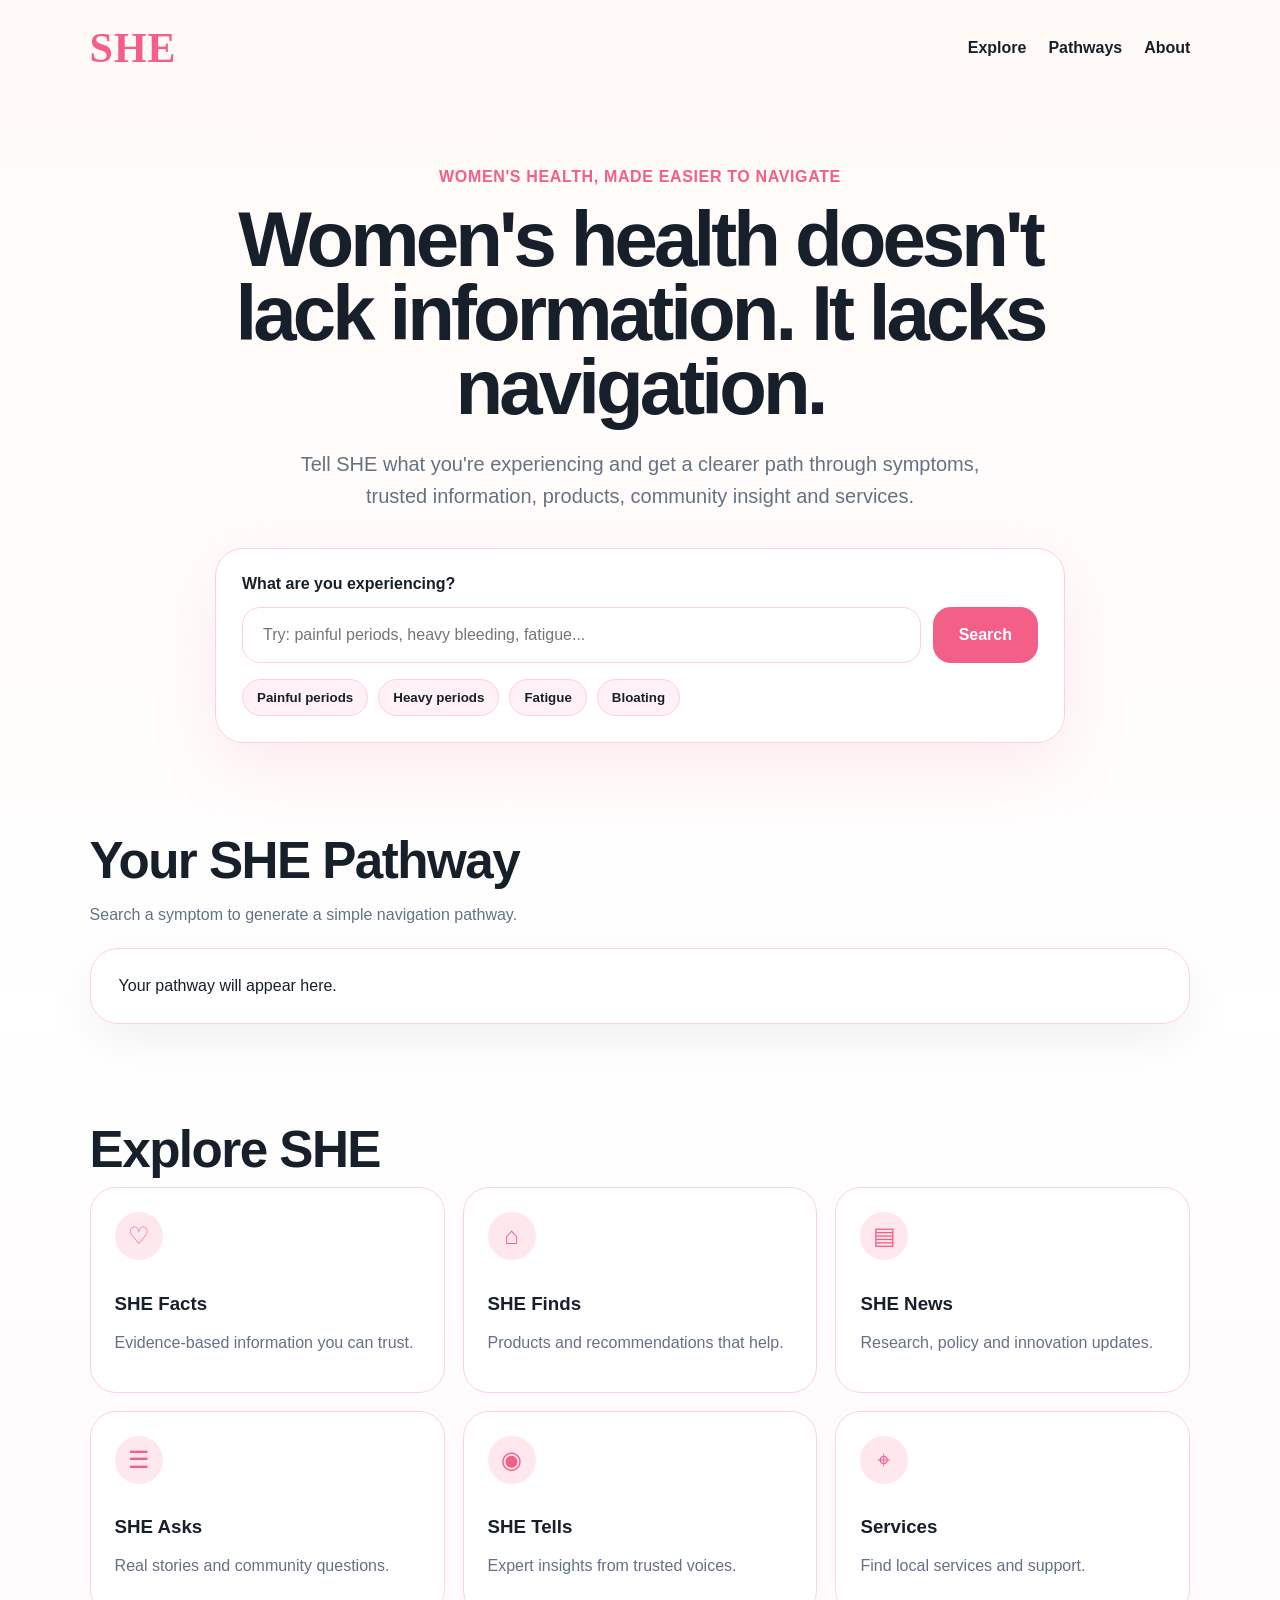
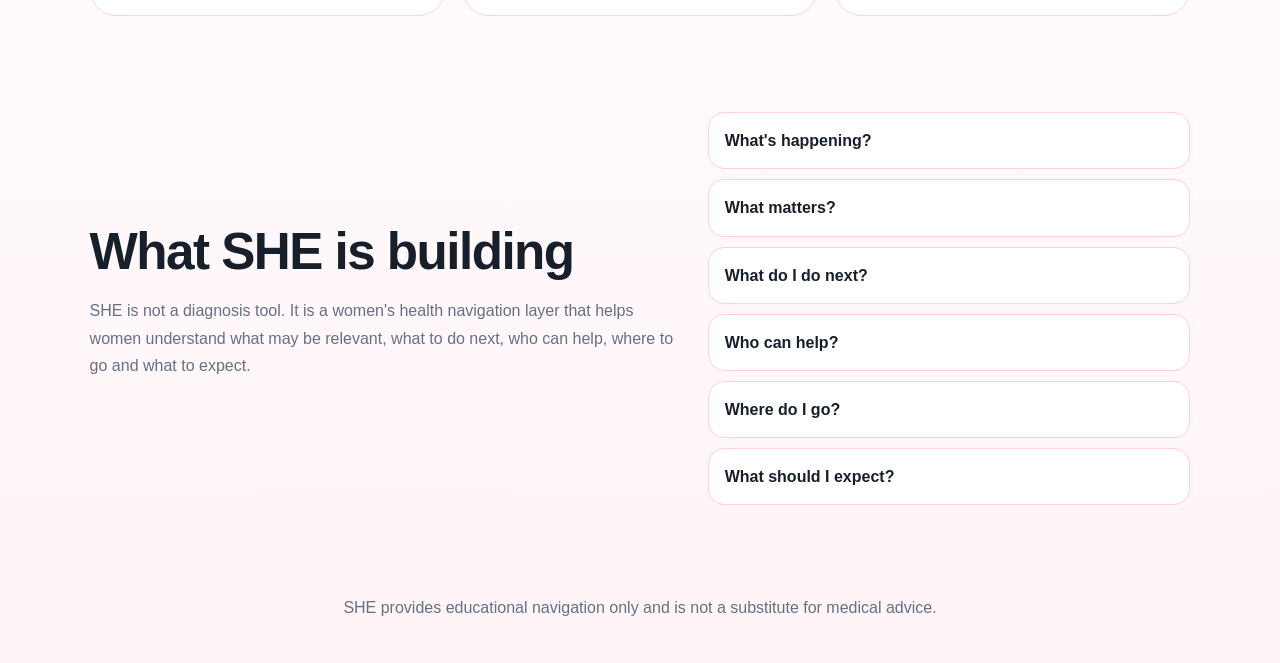
==== index.html @ 02ba34e0 "Add files via upload" ====
<!DOCTYPE html>
<html lang="en">
<head>
  <meta charset="UTF-8" />
  <meta name="viewport" content="width=device-width, initial-scale=1.0" />
  <title>SHE | Women's Health Navigation</title>
  <link rel="stylesheet" href="style.css" />
</head>
<body>
  <header class="site-header">
    <a class="logo" href="index.html">SHE</a>
    <nav>
      <a href="#explore">Explore</a>
      <a href="#pathways">Pathways</a>
      <a href="#about">About</a>
    </nav>
  </header>

  <main>
    <section class="hero">
      <p class="eyebrow">Women's Health, Made Easier to Navigate</p>
      <h1>Women's health doesn't lack information. It lacks navigation.</h1>
      <p class="hero-text">
        Tell SHE what you're experiencing and get a clearer path through symptoms,
        trusted information, products, community insight and services.
      </p>

      <div class="search-card">
        <label for="symptomSearch">What are you experiencing?</label>
        <div class="search-row">
          <input id="symptomSearch" type="text" placeholder="Try: painful periods, heavy bleeding, fatigue..." />
          <button onclick="runSearch()">Search</button>
        </div>
        <div class="chips">
          <button onclick="quickSearch('painful periods')">Painful periods</button>
          <button onclick="quickSearch('heavy periods')">Heavy periods</button>
          <button onclick="quickSearch('fatigue')">Fatigue</button>
          <button onclick="quickSearch('bloating')">Bloating</button>
        </div>
      </div>
    </section>

    <section id="pathways" class="section">
      <h2>Your SHE Pathway</h2>
      <p class="section-intro">Search a symptom to generate a simple navigation pathway.</p>
      <div id="pathwayResult" class="pathway-empty">
        Your pathway will appear here.
      </div>
    </section>

    <section id="explore" class="section">
      <h2>Explore SHE</h2>
      <div class="resource-grid">
        <a class="resource-card" href="facts.html">
          <span>♡</span>
          <h3>SHE Facts</h3>
          <p>Evidence-based information you can trust.</p>
        </a>
        <a class="resource-card" href="finds.html">
          <span>⌂</span>
          <h3>SHE Finds</h3>
          <p>Products and recommendations that help.</p>
        </a>
        <a class="resource-card" href="news.html">
          <span>▤</span>
          <h3>SHE News</h3>
          <p>Research, policy and innovation updates.</p>
        </a>
        <a class="resource-card" href="asks.html">
          <span>☰</span>
          <h3>SHE Asks</h3>
          <p>Real stories and community questions.</p>
        </a>
        <a class="resource-card" href="tells.html">
          <span>◉</span>
          <h3>SHE Tells</h3>
          <p>Expert insights from trusted voices.</p>
        </a>
        <a class="resource-card" href="services.html">
          <span>⌖</span>
          <h3>Services</h3>
          <p>Find local services and support.</p>
        </a>
      </div>
    </section>

    <section id="about" class="section split">
      <div>
        <h2>What SHE is building</h2>
        <p>
          SHE is not a diagnosis tool. It is a women's health navigation layer that helps
          women understand what may be relevant, what to do next, who can help, where to go
          and what to expect.
        </p>
      </div>
      <div class="six-questions">
        <p>What's happening?</p>
        <p>What matters?</p>
        <p>What do I do next?</p>
        <p>Who can help?</p>
        <p>Where do I go?</p>
        <p>What should I expect?</p>
      </div>
    </section>
  </main>

  <footer>
    <p>SHE provides educational navigation only and is not a substitute for medical advice.</p>
  </footer>

  <script src="script.js"></script>
</body>
</html>
---- style.css ----
:root {
  --pink: #f35f86;
  --soft-pink: #fff1f5;
  --blush: #ffe7ee;
  --ink: #17202a;
  --muted: #667085;
  --cream: #fffaf7;
  --border: #ffd0dc;
  --green: #e8f7f0;
  --blue: #eef6ff;
  --orange: #fff3e0;
}

* {
  box-sizing: border-box;
}

body {
  margin: 0;
  font-family: Inter, Arial, sans-serif;
  color: var(--ink);
  background: linear-gradient(180deg, #fffaf7 0%, #fff 45%, #fff4f7 100%);
}

.site-header {
  display: flex;
  justify-content: space-between;
  align-items: center;
  padding: 24px 7%;
}

.logo {
  font-family: Georgia, serif;
  font-size: 42px;
  font-weight: 700;
  color: var(--pink);
  text-decoration: none;
  letter-spacing: 1px;
}

nav {
  display: flex;
  gap: 22px;
}

nav a {
  color: var(--ink);
  text-decoration: none;
  font-weight: 600;
}

.hero {
  padding: 56px 7% 40px;
  text-align: center;
}

.eyebrow {
  color: var(--pink);
  font-weight: 700;
  letter-spacing: 0.04em;
  text-transform: uppercase;
}

h1 {
  max-width: 940px;
  margin: 10px auto;
  font-size: clamp(42px, 7vw, 78px);
  line-height: 0.95;
  letter-spacing: -0.05em;
}

.hero-text {
  max-width: 680px;
  margin: 24px auto;
  color: var(--muted);
  font-size: 20px;
  line-height: 1.6;
}

.search-card {
  max-width: 850px;
  margin: 36px auto 0;
  background: rgba(255,255,255,0.9);
  border: 1px solid var(--border);
  border-radius: 28px;
  padding: 26px;
  box-shadow: 0 24px 70px rgba(243,95,134,0.13);
}

.search-card label {
  display: block;
  font-weight: 800;
  margin-bottom: 14px;
  text-align: left;
}

.search-row {
  display: flex;
  gap: 12px;
}

input {
  flex: 1;
  padding: 18px 20px;
  border: 1px solid var(--border);
  border-radius: 18px;
  font-size: 16px;
}

button {
  border: 0;
  cursor: pointer;
  font-weight: 800;
}

.search-row button {
  background: var(--pink);
  color: white;
  padding: 0 26px;
  border-radius: 18px;
  font-size: 16px;
}

.chips {
  display: flex;
  flex-wrap: wrap;
  gap: 10px;
  margin-top: 16px;
}

.chips button {
  background: var(--soft-pink);
  color: var(--ink);
  border: 1px solid var(--border);
  padding: 10px 14px;
  border-radius: 999px;
}

.section {
  padding: 48px 7%;
}

.section h2 {
  font-size: clamp(32px, 4vw, 52px);
  margin: 0 0 8px;
  letter-spacing: -0.03em;
}

.section-intro {
  color: var(--muted);
  margin-bottom: 24px;
}

.pathway-empty,
.pathway-card {
  background: white;
  border: 1px solid var(--border);
  border-radius: 28px;
  padding: 28px;
  box-shadow: 0 16px 50px rgba(17,24,39,0.06);
}

.pathway-grid {
  display: grid;
  grid-template-columns: repeat(3, 1fr);
  gap: 18px;
  margin-top: 22px;
}

.pathway-step {
  padding: 20px;
  border-radius: 22px;
  background: var(--soft-pink);
  border: 1px solid var(--border);
}

.pathway-step h3 {
  margin-top: 0;
  color: var(--pink);
}

.related-links {
  display: flex;
  flex-wrap: wrap;
  gap: 10px;
  margin-top: 22px;
}

.related-links a {
  background: var(--ink);
  color: white;
  text-decoration: none;
  padding: 11px 14px;
  border-radius: 999px;
  font-weight: 700;
  font-size: 14px;
}

.resource-grid {
  display: grid;
  grid-template-columns: repeat(3, 1fr);
  gap: 18px;
}

.resource-card {
  display: block;
  text-decoration: none;
  color: var(--ink);
  background: white;
  border: 1px solid var(--border);
  border-radius: 26px;
  padding: 24px;
  transition: transform 0.2s ease, box-shadow 0.2s ease;
}

.resource-card:hover {
  transform: translateY(-4px);
  box-shadow: 0 20px 50px rgba(243,95,134,0.12);
}

.resource-card span {
  display: inline-flex;
  width: 48px;
  height: 48px;
  align-items: center;
  justify-content: center;
  background: var(--blush);
  color: var(--pink);
  border-radius: 50%;
  font-size: 24px;
  margin-bottom: 14px;
}

.resource-card p {
  color: var(--muted);
}

.split {
  display: grid;
  grid-template-columns: 1.1fr 0.9fr;
  gap: 28px;
  align-items: center;
}

.split p {
  line-height: 1.7;
  color: var(--muted);
}

.six-questions {
  display: grid;
  gap: 10px;
}

.six-questions p {
  margin: 0;
  background: white;
  border: 1px solid var(--border);
  border-radius: 16px;
  padding: 14px 16px;
  color: var(--ink);
  font-weight: 800;
}

footer {
  padding: 30px 7%;
  color: var(--muted);
  text-align: center;
}

@media (max-width: 850px) {
  .site-header {
    padding: 18px 5%;
  }

  nav {
    gap: 12px;
    font-size: 14px;
  }

  .hero,
  .section {
    padding-left: 5%;
    padding-right: 5%;
  }

  .search-row {
    flex-direction: column;
  }

  .search-row button {
    padding: 16px;
  }

  .pathway-grid,
  .resource-grid,
  .split {
    grid-template-columns: 1fr;
  }
}
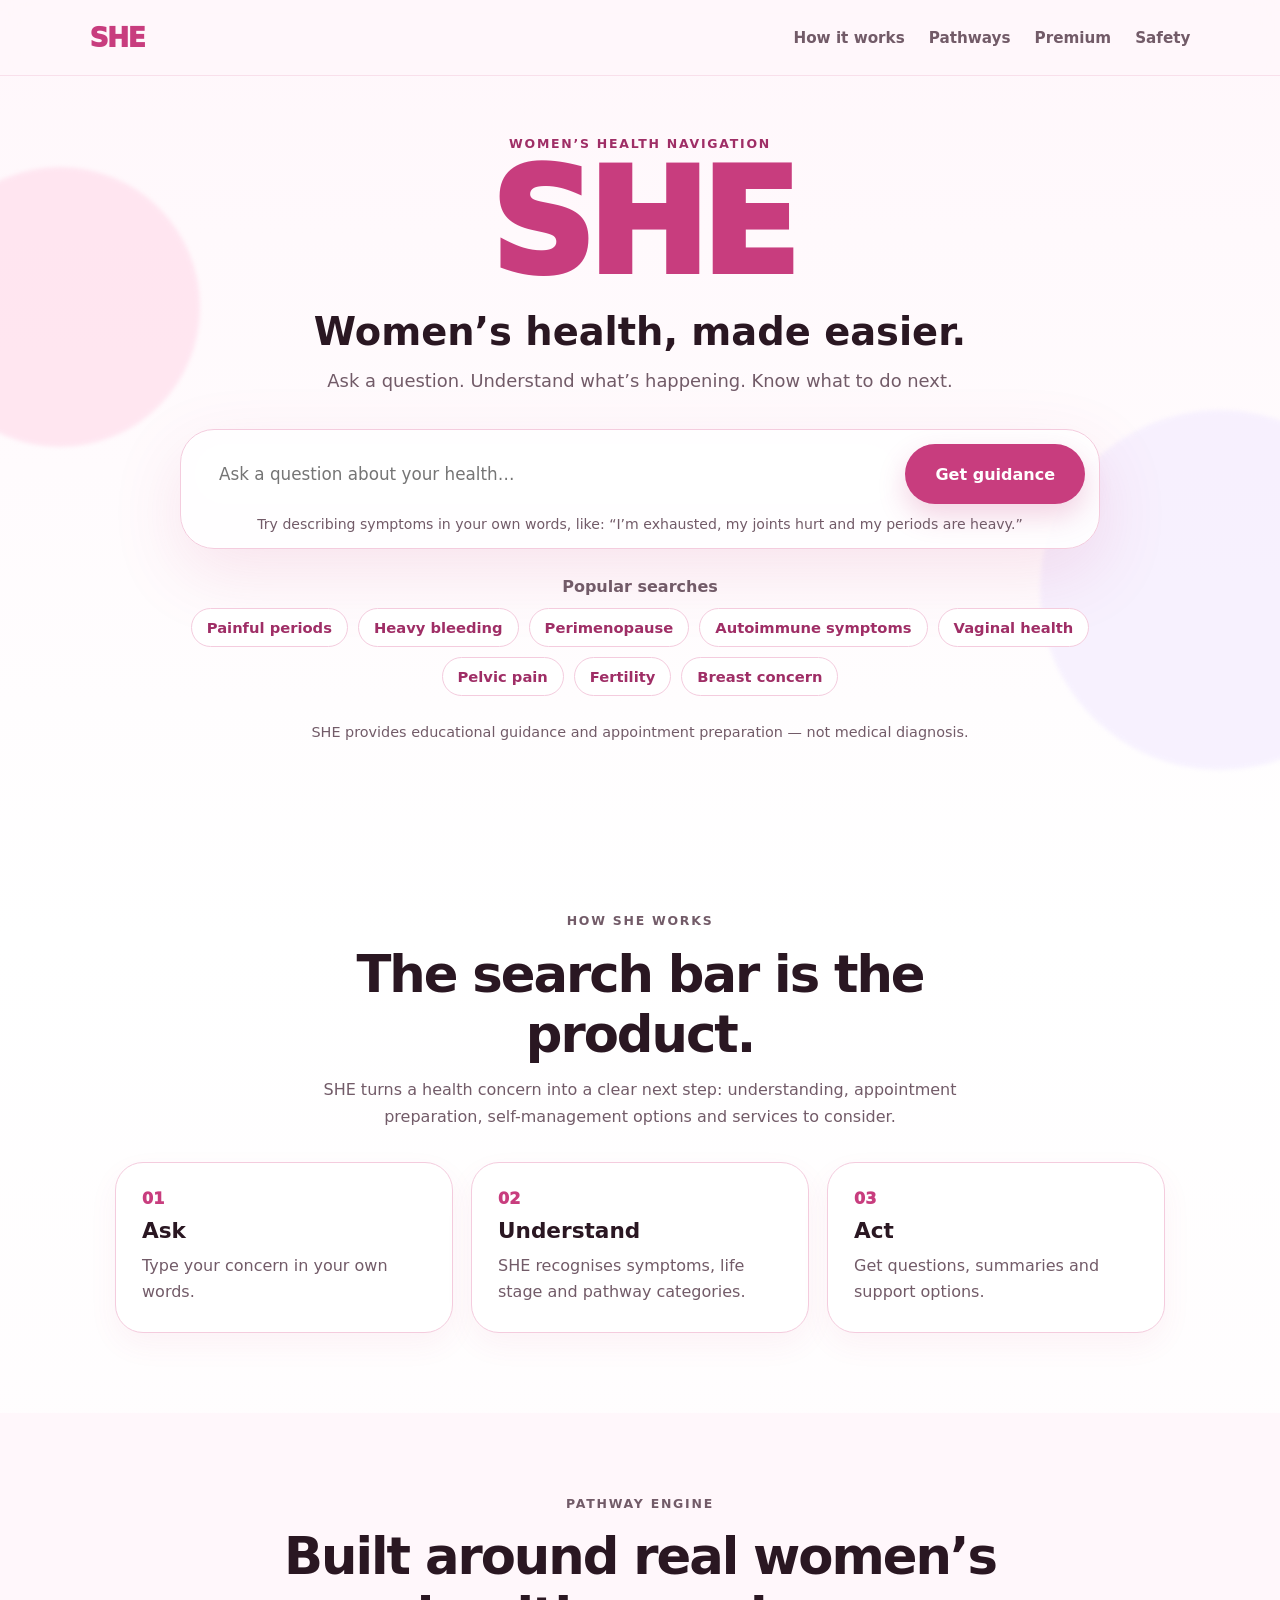
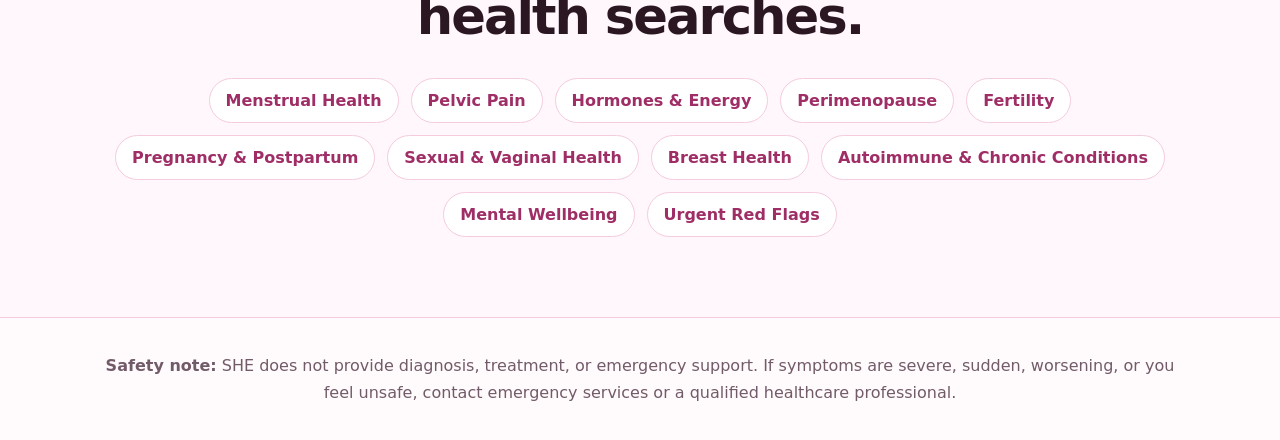
==== commit 4743bad4: "Add files via upload" ====
--- a/index.html
+++ b/index.html
@@ -3,111 +3,173 @@
 <head>
   <meta charset="UTF-8" />
   <meta name="viewport" content="width=device-width, initial-scale=1.0" />
-  <title>SHE | Women's Health Navigation</title>
+  <title>SHE | Women’s Health Navigation</title>
   <link rel="stylesheet" href="style.css" />
 </head>
 <body>
   <header class="site-header">
-    <a class="logo" href="index.html">SHE</a>
-    <nav>
-      <a href="#explore">Explore</a>
+    <a href="#" class="brand" onclick="startOver()">SHE</a>
+    <nav class="nav-links">
+      <a href="#how">How it works</a>
       <a href="#pathways">Pathways</a>
-      <a href="#about">About</a>
+      <a href="#premium">Premium</a>
+      <a href="#safety">Safety</a>
     </nav>
   </header>
 
-  <main>
-    <section class="hero">
-      <p class="eyebrow">Women's Health, Made Easier to Navigate</p>
-      <h1>Women's health doesn't lack information. It lacks navigation.</h1>
-      <p class="hero-text">
-        Tell SHE what you're experiencing and get a clearer path through symptoms,
-        trusted information, products, community insight and services.
-      </p>
+  <section class="hero" id="home">
+    <div class="hero-bg hero-bg-one"></div>
+    <div class="hero-bg hero-bg-two"></div>
+
+    <div class="hero-content">
+      <p class="eyebrow">Women’s health navigation</p>
+      <h1>SHE</h1>
+      <p class="tagline">Women’s health, made easier.</p>
+      <p class="subtagline">Ask a question. Understand what’s happening. Know what to do next.</p>
 
       <div class="search-card">
-        <label for="symptomSearch">What are you experiencing?</label>
-        <div class="search-row">
-          <input id="symptomSearch" type="text" placeholder="Try: painful periods, heavy bleeding, fatigue..." />
-          <button onclick="runSearch()">Search</button>
+        <div class="search-box">
+          <input id="searchInput" type="text" placeholder="Ask a question about your health…" autocomplete="off" />
+          <button type="button" onclick="runSearch()">Get guidance</button>
         </div>
+        <p class="microcopy">Try describing symptoms in your own words, like: “I’m exhausted, my joints hurt and my periods are heavy.”</p>
+      </div>
+
+      <div class="example-area">
+        <p>Popular searches</p>
         <div class="chips">
-          <button onclick="quickSearch('painful periods')">Painful periods</button>
-          <button onclick="quickSearch('heavy periods')">Heavy periods</button>
-          <button onclick="quickSearch('fatigue')">Fatigue</button>
-          <button onclick="quickSearch('bloating')">Bloating</button>
+          <button class="chip" onclick="setQuestion('Why are my periods so painful?')">Painful periods</button>
+          <button class="chip" onclick="setQuestion('My periods are heavy and I feel dizzy')">Heavy bleeding</button>
+          <button class="chip" onclick="setQuestion('Could I be in perimenopause?')">Perimenopause</button>
+          <button class="chip" onclick="setQuestion('I have fatigue, joint pain and brain fog')">Autoimmune symptoms</button>
+          <button class="chip" onclick="setQuestion('I have vaginal itching and unusual discharge')">Vaginal health</button>
+          <button class="chip" onclick="setQuestion('I have pelvic pain during sex')">Pelvic pain</button>
+          <button class="chip" onclick="setQuestion('I am trying to conceive but my periods are irregular')">Fertility</button>
+          <button class="chip" onclick="setQuestion('I found a lump in my breast')">Breast concern</button>
         </div>
+      </div>
+
+      <p class="disclaimer-inline">SHE provides educational guidance and appointment preparation — not medical diagnosis.</p>
+    </div>
+  </section>
+
+  <main id="results" class="results">
+    <section class="result-hero">
+      <div>
+        <p class="eyebrow">Your SHE guidance</p>
+        <h2 id="resultTitle">Your pathway</h2>
+        <p id="originalQuestion" class="searched-text"></p>
+      </div>
+      <div class="result-actions">
+        <button class="secondary-btn" onclick="startOver()">Start over</button>
       </div>
     </section>
 
-    <section id="pathways" class="section">
-      <h2>Your SHE Pathway</h2>
-      <p class="section-intro">Search a symptom to generate a simple navigation pathway.</p>
-      <div id="pathwayResult" class="pathway-empty">
-        Your pathway will appear here.
+    <section class="insight-grid">
+      <div class="insight-card">
+        <span>Pathway</span>
+        <strong id="pathwayName"></strong>
+      </div>
+      <div class="insight-card">
+        <span>Match confidence</span>
+        <strong id="confidenceLevel"></strong>
+      </div>
+      <div class="insight-card">
+        <span>Matched words</span>
+        <strong id="matchedCount"></strong>
       </div>
     </section>
 
-    <section id="explore" class="section">
-      <h2>Explore SHE</h2>
-      <div class="resource-grid">
-        <a class="resource-card" href="facts.html">
-          <span>♡</span>
-          <h3>SHE Facts</h3>
-          <p>Evidence-based information you can trust.</p>
-        </a>
-        <a class="resource-card" href="finds.html">
-          <span>⌂</span>
-          <h3>SHE Finds</h3>
-          <p>Products and recommendations that help.</p>
-        </a>
-        <a class="resource-card" href="news.html">
-          <span>▤</span>
-          <h3>SHE News</h3>
-          <p>Research, policy and innovation updates.</p>
-        </a>
-        <a class="resource-card" href="asks.html">
-          <span>☰</span>
-          <h3>SHE Asks</h3>
-          <p>Real stories and community questions.</p>
-        </a>
-        <a class="resource-card" href="tells.html">
-          <span>◉</span>
-          <h3>SHE Tells</h3>
-          <p>Expert insights from trusted voices.</p>
-        </a>
-        <a class="resource-card" href="services.html">
-          <span>⌖</span>
-          <h3>Services</h3>
-          <p>Find local services and support.</p>
-        </a>
-      </div>
+    <section class="result-card highlighted-card">
+      <h3>Your concern, clearly summarised</h3>
+      <p id="summary"></p>
     </section>
 
-    <section id="about" class="section split">
-      <div>
-        <h2>What SHE is building</h2>
-        <p>
-          SHE is not a diagnosis tool. It is a women's health navigation layer that helps
-          women understand what may be relevant, what to do next, who can help, where to go
-          and what to expect.
-        </p>
+    <section class="result-card">
+      <h3>Matched symptoms or keywords</h3>
+      <div id="matched" class="matched-tags"></div>
+    </section>
+
+    <section class="result-card">
+      <h3>Understanding what may be happening</h3>
+      <p id="understanding"></p>
+    </section>
+
+    <section class="result-card">
+      <h3>Areas worth exploring</h3>
+      <p class="supporting-text">These are not diagnoses. They are topics that may be worth discussing with a qualified healthcare professional.</p>
+      <ul id="areas"></ul>
+    </section>
+
+    <section class="result-card">
+      <h3>Questions to ask a healthcare professional</h3>
+      <ul id="questions"></ul>
+    </section>
+
+    <section class="result-card appointment-card">
+      <div class="card-title-row">
+        <h3>Appointment summary</h3>
+        <button class="primary-btn small-btn" onclick="copySummary()">Copy summary</button>
       </div>
-      <div class="six-questions">
-        <p>What's happening?</p>
-        <p>What matters?</p>
-        <p>What do I do next?</p>
-        <p>Who can help?</p>
-        <p>Where do I go?</p>
-        <p>What should I expect?</p>
+      <p id="appointment"></p>
+    </section>
+
+    <section class="result-card">
+      <h3>Things that may help</h3>
+      <ul id="helps"></ul>
+    </section>
+
+    <section class="result-card">
+      <h3>Services and support</h3>
+      <p id="services"></p>
+    </section>
+
+    <section class="result-card urgent-card">
+      <h3>When to seek urgent help</h3>
+      <p id="urgent"></p>
+    </section>
+
+    <section class="result-card premium-card" id="premium">
+      <p class="eyebrow">Coming later</p>
+      <h3>SHE Premium</h3>
+      <p>Premium should help women manage an ongoing health journey, not just search once.</p>
+      <div class="premium-grid">
+        <div><strong>Personal Health Vault</strong><span>Searches, symptoms, appointments and summaries in one place.</span></div>
+        <div><strong>Healthcare Visit Mode</strong><span>Prepare for GP, gynaecology, fertility, menopause or specialist appointments.</span></div>
+        <div><strong>Apple/Samsung Health insights</strong><span>Connect sleep, cycle, activity and symptom patterns.</span></div>
+        <div><strong>Personal reports</strong><span>Generate clear reports for clinicians and referrals.</span></div>
       </div>
     </section>
   </main>
 
-  <footer>
-    <p>SHE provides educational navigation only and is not a substitute for medical advice.</p>
+  <section class="info-section" id="how">
+    <div class="section-heading">
+      <p class="eyebrow">How SHE works</p>
+      <h2>The search bar is the product.</h2>
+      <p>SHE turns a health concern into a clear next step: understanding, appointment preparation, self-management options and services to consider.</p>
+    </div>
+    <div class="three-steps">
+      <div><span>01</span><h3>Ask</h3><p>Type your concern in your own words.</p></div>
+      <div><span>02</span><h3>Understand</h3><p>SHE recognises symptoms, life stage and pathway categories.</p></div>
+      <div><span>03</span><h3>Act</h3><p>Get questions, summaries and support options.</p></div>
+    </div>
+  </section>
+
+  <section class="info-section pathway-section" id="pathways">
+    <div class="section-heading">
+      <p class="eyebrow">Pathway engine</p>
+      <h2>Built around real women’s health searches.</h2>
+    </div>
+    <div class="pathway-list">
+      <span>Menstrual Health</span><span>Pelvic Pain</span><span>Hormones & Energy</span><span>Perimenopause</span><span>Fertility</span><span>Pregnancy & Postpartum</span><span>Sexual & Vaginal Health</span><span>Breast Health</span><span>Autoimmune & Chronic Conditions</span><span>Mental Wellbeing</span><span>Urgent Red Flags</span>
+    </div>
+  </section>
+
+  <footer class="site-footer" id="safety">
+    <strong>Safety note:</strong> SHE does not provide diagnosis, treatment, or emergency support. If symptoms are severe, sudden, worsening, or you feel unsafe, contact emergency services or a qualified healthcare professional.
   </footer>
 
+  <div id="toast" class="toast">Appointment summary copied.</div>
   <script src="script.js"></script>
 </body>
 </html>
--- a/style.css
+++ b/style.css
@@ -1,300 +1,229 @@
 :root {
-  --pink: #f35f86;
-  --soft-pink: #fff1f5;
-  --blush: #ffe7ee;
-  --ink: #17202a;
-  --muted: #667085;
-  --cream: #fffaf7;
-  --border: #ffd0dc;
-  --green: #e8f7f0;
-  --blue: #eef6ff;
-  --orange: #fff3e0;
-}
-
-* {
-  box-sizing: border-box;
-}
-
+  --pink: #c83d7e;
+  --deep-pink: #9f2e66;
+  --blush: #fff1f7;
+  --soft-pink: #ffe4f0;
+  --cream: #fffaf5;
+  --purple: #6b4ab6;
+  --ink: #2a1722;
+  --muted: #725b68;
+  --border: #f4ccde;
+  --white: #ffffff;
+  --shadow: 0 24px 70px rgba(200, 61, 126, 0.13);
+}
+
+* { box-sizing: border-box; margin: 0; padding: 0; }
+html { scroll-behavior: smooth; }
 body {
-  margin: 0;
-  font-family: Inter, Arial, sans-serif;
+  font-family: Inter, ui-sans-serif, system-ui, -apple-system, BlinkMacSystemFont, "Segoe UI", sans-serif;
   color: var(--ink);
-  background: linear-gradient(180deg, #fffaf7 0%, #fff 45%, #fff4f7 100%);
-}
+  background: linear-gradient(180deg, #fff7fb 0%, #ffffff 46%, #fffafc 100%);
+  min-height: 100vh;
+}
+button, input { font: inherit; }
+button { cursor: pointer; }
 
 .site-header {
+  width: 100%;
+  padding: 22px clamp(20px, 7vw, 90px);
+  display: flex;
+  align-items: center;
+  justify-content: space-between;
+  position: sticky;
+  top: 0;
+  background: rgba(255, 247, 251, 0.82);
+  backdrop-filter: blur(18px);
+  z-index: 20;
+  border-bottom: 1px solid rgba(244, 204, 222, 0.55);
+}
+.brand {
+  text-decoration: none;
+  color: var(--pink);
+  font-size: 1.65rem;
+  font-weight: 950;
+  letter-spacing: -1.5px;
+}
+.nav-links { display: flex; gap: 24px; }
+.nav-links a {
+  color: var(--muted);
+  text-decoration: none;
+  font-weight: 700;
+  font-size: 0.95rem;
+}
+.nav-links a:hover { color: var(--pink); }
+
+.hero {
+  min-height: 82vh;
+  display: grid;
+  place-items: center;
+  padding: 60px clamp(20px, 7vw, 90px) 90px;
+  position: relative;
+  overflow: hidden;
+}
+.hero-bg { position: absolute; border-radius: 999px; filter: blur(2px); opacity: 0.6; }
+.hero-bg-one { width: 280px; height: 280px; background: #ffd9e9; top: 12%; left: -80px; }
+.hero-bg-two { width: 360px; height: 360px; background: #f2eaff; right: -120px; bottom: 8%; }
+.hero-content { width: min(920px, 100%); text-align: center; position: relative; z-index: 1; }
+.eyebrow {
+  color: var(--deep-pink);
+  text-transform: uppercase;
+  letter-spacing: 0.14em;
+  font-size: 0.78rem;
+  font-weight: 900;
+  margin-bottom: 12px;
+}
+h1 {
+  font-size: clamp(4.5rem, 13vw, 9rem);
+  line-height: 0.86;
+  color: var(--pink);
+  font-weight: 1000;
+  letter-spacing: -7px;
+}
+.tagline { font-size: clamp(1.45rem, 3vw, 2.45rem); font-weight: 900; margin-top: 22px; }
+.subtagline { color: var(--muted); font-size: 1.12rem; margin: 12px auto 34px; max-width: 650px; line-height: 1.65; }
+.search-card {
+  background: rgba(255,255,255,0.86);
+  border: 1px solid var(--border);
+  border-radius: 34px;
+  padding: 14px;
+  box-shadow: var(--shadow);
+}
+.search-box { display: flex; gap: 10px; }
+.search-box input {
+  flex: 1;
+  border: none;
+  outline: none;
+  background: #fff;
+  border-radius: 999px;
+  padding: 20px 24px;
+  font-size: 1.05rem;
+  color: var(--ink);
+}
+.search-box button, .primary-btn {
+  border: none;
+  background: var(--pink);
+  color: white;
+  border-radius: 999px;
+  padding: 0 30px;
+  font-weight: 900;
+  box-shadow: 0 12px 28px rgba(200,61,126,0.22);
+}
+.search-box button:hover, .primary-btn:hover { background: var(--deep-pink); }
+.microcopy { color: var(--muted); font-size: 0.88rem; margin: 12px 10px 2px; }
+.example-area { margin-top: 28px; }
+.example-area > p { color: var(--muted); font-weight: 800; margin-bottom: 12px; }
+.chips { display: flex; flex-wrap: wrap; justify-content: center; gap: 10px; }
+.chip {
+  border: 1px solid var(--border);
+  background: white;
+  color: var(--deep-pink);
+  border-radius: 999px;
+  padding: 10px 15px;
+  font-weight: 800;
+  font-size: 0.92rem;
+}
+.chip:hover { background: var(--soft-pink); transform: translateY(-1px); }
+.disclaimer-inline { color: var(--muted); font-size: 0.9rem; margin-top: 28px; }
+
+.results { display: none; max-width: 1120px; margin: 0 auto; padding: 42px clamp(20px, 6vw, 70px) 90px; }
+.results.active { display: block; }
+.result-hero {
+  background: linear-gradient(135deg, #ffffff, #fff1f7);
+  border: 1px solid var(--border);
+  border-radius: 34px;
+  box-shadow: var(--shadow);
+  padding: 32px;
   display: flex;
   justify-content: space-between;
-  align-items: center;
-  padding: 24px 7%;
-}
-
-.logo {
-  font-family: Georgia, serif;
-  font-size: 42px;
-  font-weight: 700;
-  color: var(--pink);
-  text-decoration: none;
-  letter-spacing: 1px;
-}
-
-nav {
-  display: flex;
-  gap: 22px;
-}
-
-nav a {
-  color: var(--ink);
-  text-decoration: none;
-  font-weight: 600;
-}
-
-.hero {
-  padding: 56px 7% 40px;
-  text-align: center;
-}
-
-.eyebrow {
-  color: var(--pink);
-  font-weight: 700;
-  letter-spacing: 0.04em;
-  text-transform: uppercase;
-}
-
-h1 {
-  max-width: 940px;
-  margin: 10px auto;
-  font-size: clamp(42px, 7vw, 78px);
-  line-height: 0.95;
-  letter-spacing: -0.05em;
-}
-
-.hero-text {
-  max-width: 680px;
-  margin: 24px auto;
-  color: var(--muted);
-  font-size: 20px;
-  line-height: 1.6;
-}
-
-.search-card {
-  max-width: 850px;
-  margin: 36px auto 0;
-  background: rgba(255,255,255,0.9);
+  gap: 20px;
+  align-items: flex-start;
+  margin-bottom: 20px;
+}
+.result-hero h2 { font-size: clamp(2rem, 4vw, 3.2rem); color: var(--ink); letter-spacing: -1.5px; }
+.searched-text { color: var(--muted); line-height: 1.6; margin-top: 8px; }
+.secondary-btn {
+  border: none;
+  background: #fff0f7;
+  color: var(--deep-pink);
+  border-radius: 999px;
+  padding: 13px 18px;
+  font-weight: 900;
+}
+.insight-grid { display: grid; grid-template-columns: repeat(3, 1fr); gap: 14px; margin-bottom: 20px; }
+.insight-card {
+  background: white;
+  border: 1px solid var(--border);
+  border-radius: 24px;
+  padding: 20px;
+  box-shadow: 0 10px 26px rgba(200,61,126,0.06);
+}
+.insight-card span { display: block; color: var(--muted); font-size: 0.86rem; font-weight: 800; margin-bottom: 8px; }
+.insight-card strong { color: var(--deep-pink); font-size: 1.05rem; }
+.result-card {
+  background: white;
+  border: 1px solid var(--border);
+  border-radius: 28px;
+  padding: 28px;
+  margin-bottom: 18px;
+  box-shadow: 0 12px 32px rgba(200,61,126,0.06);
+}
+.highlighted-card { background: linear-gradient(135deg, #fff, #fff4f9); }
+.result-card h3 { color: var(--pink); font-size: 1.28rem; margin-bottom: 12px; }
+.result-card p, .result-card li { color: #4c3944; line-height: 1.75; }
+ul { padding-left: 22px; }
+.supporting-text { color: var(--muted) !important; font-size: 0.93rem; margin-bottom: 12px; }
+.matched-tags { display: flex; flex-wrap: wrap; gap: 9px; }
+.matched-tags span {
+  display: inline-flex;
+  background: #ffe6f1;
+  color: var(--deep-pink);
+  border-radius: 999px;
+  padding: 8px 12px;
+  font-weight: 800;
+  font-size: 0.88rem;
+}
+.card-title-row { display: flex; justify-content: space-between; gap: 14px; align-items: center; }
+.small-btn { padding: 11px 15px; font-size: 0.88rem; }
+.appointment-card { border-color: #e9b5cf; }
+.urgent-card { background: #fff8f3; border-color: #ffd4b8; }
+.urgent-card h3 { color: #b9531d; }
+.premium-card { background: linear-gradient(135deg, #fff0f7, #f7f1ff); border: none; }
+.premium-grid { display: grid; grid-template-columns: repeat(2, 1fr); gap: 14px; margin-top: 18px; }
+.premium-grid div { background: rgba(255,255,255,0.72); border-radius: 20px; padding: 18px; }
+.premium-grid strong { display: block; color: var(--deep-pink); margin-bottom: 6px; }
+.premium-grid span { color: var(--muted); line-height: 1.55; font-size: 0.93rem; }
+
+.info-section { padding: 80px clamp(20px, 7vw, 90px); }
+.section-heading { max-width: 720px; margin: 0 auto 32px; text-align: center; }
+.section-heading h2 { font-size: clamp(2rem, 4vw, 3.4rem); letter-spacing: -2px; margin-bottom: 12px; }
+.section-heading p { color: var(--muted); line-height: 1.7; }
+.three-steps { display: grid; grid-template-columns: repeat(3, 1fr); gap: 18px; max-width: 1050px; margin: auto; }
+.three-steps div {
+  background: white;
   border: 1px solid var(--border);
   border-radius: 28px;
   padding: 26px;
-  box-shadow: 0 24px 70px rgba(243,95,134,0.13);
-}
-
-.search-card label {
-  display: block;
-  font-weight: 800;
-  margin-bottom: 14px;
-  text-align: left;
-}
-
-.search-row {
-  display: flex;
-  gap: 12px;
-}
-
-input {
-  flex: 1;
-  padding: 18px 20px;
-  border: 1px solid var(--border);
-  border-radius: 18px;
-  font-size: 16px;
-}
-
-button {
-  border: 0;
-  cursor: pointer;
-  font-weight: 800;
-}
-
-.search-row button {
-  background: var(--pink);
-  color: white;
-  padding: 0 26px;
-  border-radius: 18px;
-  font-size: 16px;
-}
-
-.chips {
-  display: flex;
-  flex-wrap: wrap;
-  gap: 10px;
-  margin-top: 16px;
-}
-
-.chips button {
-  background: var(--soft-pink);
-  color: var(--ink);
-  border: 1px solid var(--border);
-  padding: 10px 14px;
-  border-radius: 999px;
-}
-
-.section {
-  padding: 48px 7%;
-}
-
-.section h2 {
-  font-size: clamp(32px, 4vw, 52px);
-  margin: 0 0 8px;
-  letter-spacing: -0.03em;
-}
-
-.section-intro {
-  color: var(--muted);
-  margin-bottom: 24px;
-}
-
-.pathway-empty,
-.pathway-card {
-  background: white;
-  border: 1px solid var(--border);
-  border-radius: 28px;
-  padding: 28px;
-  box-shadow: 0 16px 50px rgba(17,24,39,0.06);
-}
-
-.pathway-grid {
-  display: grid;
-  grid-template-columns: repeat(3, 1fr);
-  gap: 18px;
-  margin-top: 22px;
-}
-
-.pathway-step {
-  padding: 20px;
-  border-radius: 22px;
-  background: var(--soft-pink);
-  border: 1px solid var(--border);
-}
-
-.pathway-step h3 {
-  margin-top: 0;
-  color: var(--pink);
-}
-
-.related-links {
-  display: flex;
-  flex-wrap: wrap;
-  gap: 10px;
-  margin-top: 22px;
-}
-
-.related-links a {
-  background: var(--ink);
-  color: white;
-  text-decoration: none;
-  padding: 11px 14px;
-  border-radius: 999px;
-  font-weight: 700;
-  font-size: 14px;
-}
-
-.resource-grid {
-  display: grid;
-  grid-template-columns: repeat(3, 1fr);
-  gap: 18px;
-}
-
-.resource-card {
-  display: block;
-  text-decoration: none;
-  color: var(--ink);
-  background: white;
-  border: 1px solid var(--border);
-  border-radius: 26px;
-  padding: 24px;
-  transition: transform 0.2s ease, box-shadow 0.2s ease;
-}
-
-.resource-card:hover {
-  transform: translateY(-4px);
-  box-shadow: 0 20px 50px rgba(243,95,134,0.12);
-}
-
-.resource-card span {
-  display: inline-flex;
-  width: 48px;
-  height: 48px;
-  align-items: center;
-  justify-content: center;
-  background: var(--blush);
-  color: var(--pink);
-  border-radius: 50%;
-  font-size: 24px;
-  margin-bottom: 14px;
-}
-
-.resource-card p {
-  color: var(--muted);
-}
-
-.split {
-  display: grid;
-  grid-template-columns: 1.1fr 0.9fr;
-  gap: 28px;
-  align-items: center;
-}
-
-.split p {
-  line-height: 1.7;
-  color: var(--muted);
-}
-
-.six-questions {
-  display: grid;
-  gap: 10px;
-}
-
-.six-questions p {
-  margin: 0;
-  background: white;
-  border: 1px solid var(--border);
-  border-radius: 16px;
-  padding: 14px 16px;
-  color: var(--ink);
-  font-weight: 800;
-}
-
-footer {
-  padding: 30px 7%;
-  color: var(--muted);
-  text-align: center;
-}
-
-@media (max-width: 850px) {
-  .site-header {
-    padding: 18px 5%;
-  }
-
-  nav {
-    gap: 12px;
-    font-size: 14px;
-  }
-
-  .hero,
-  .section {
-    padding-left: 5%;
-    padding-right: 5%;
-  }
-
-  .search-row {
-    flex-direction: column;
-  }
-
-  .search-row button {
-    padding: 16px;
-  }
-
-  .pathway-grid,
-  .resource-grid,
-  .split {
-    grid-template-columns: 1fr;
-  }
-}
+  box-shadow: 0 12px 30px rgba(200,61,126,0.06);
+}
+.three-steps span { color: var(--pink); font-weight: 1000; }
+.three-steps h3 { margin: 10px 0; font-size: 1.35rem; }
+.three-steps p { color: var(--muted); line-height: 1.65; }
+.pathway-section { background: #fff7fb; }
+.pathway-list { display: flex; flex-wrap: wrap; justify-content: center; gap: 12px; max-width: 1050px; margin: auto; }
+.pathway-list span { background: white; color: var(--deep-pink); border: 1px solid var(--border); border-radius: 999px; padding: 12px 16px; font-weight: 900; }
+.site-footer { padding: 34px clamp(20px, 7vw, 90px); text-align: center; color: var(--muted); line-height: 1.7; border-top: 1px solid var(--border); }
+.toast { position: fixed; right: 20px; bottom: 20px; background: var(--ink); color: white; padding: 14px 18px; border-radius: 999px; opacity: 0; transform: translateY(10px); pointer-events: none; transition: 0.25s ease; font-weight: 800; z-index: 40; }
+.toast.show { opacity: 1; transform: translateY(0); }
+
+@media (max-width: 780px) {
+  .nav-links { display: none; }
+  .site-header { padding: 18px 20px; }
+  .hero { min-height: 82vh; padding-top: 42px; }
+  h1 { letter-spacing: -4px; }
+  .search-box { flex-direction: column; }
+  .search-box input { border-radius: 22px; }
+  .search-box button { padding: 17px; }
+  .result-hero { flex-direction: column; }
+  .insight-grid, .three-steps, .premium-grid { grid-template-columns: 1fr; }
+  .card-title-row { flex-direction: column; align-items: flex-start; }
+}
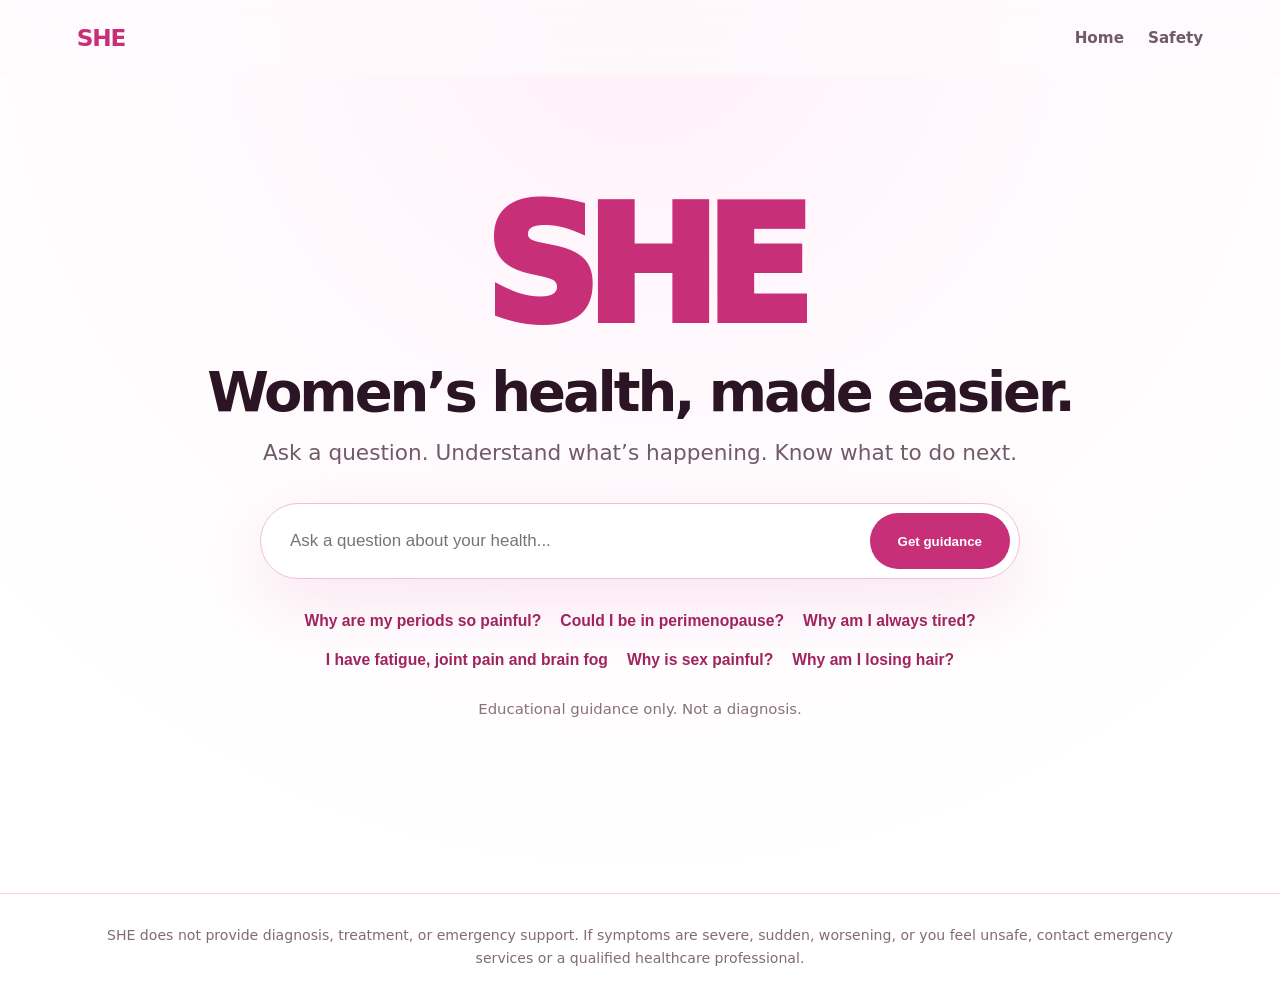
==== commit 113159a2: "Add files via upload" ====
--- a/index.html
+++ b/index.html
@@ -3,173 +3,97 @@
 <head>
   <meta charset="UTF-8" />
   <meta name="viewport" content="width=device-width, initial-scale=1.0" />
-  <title>SHE | Women’s Health Navigation</title>
+  <title>SHE | Women's Health Made Easier</title>
   <link rel="stylesheet" href="style.css" />
 </head>
 <body>
   <header class="site-header">
-    <a href="#" class="brand" onclick="startOver()">SHE</a>
-    <nav class="nav-links">
-      <a href="#how">How it works</a>
-      <a href="#pathways">Pathways</a>
-      <a href="#premium">Premium</a>
+    <a class="brand" href="#" onclick="startOver()">SHE</a>
+    <nav>
+      <a href="#" onclick="startOver()">Home</a>
       <a href="#safety">Safety</a>
     </nav>
   </header>
 
-  <section class="hero" id="home">
-    <div class="hero-bg hero-bg-one"></div>
-    <div class="hero-bg hero-bg-two"></div>
+  <main>
+    <section class="hero" id="hero">
+      <div class="hero-inner">
+        <h1>SHE</h1>
+        <p class="headline">Women’s health, made easier.</p>
+        <p class="subheadline">Ask a question. Understand what’s happening. Know what to do next.</p>
 
-    <div class="hero-content">
-      <p class="eyebrow">Women’s health navigation</p>
-      <h1>SHE</h1>
-      <p class="tagline">Women’s health, made easier.</p>
-      <p class="subtagline">Ask a question. Understand what’s happening. Know what to do next.</p>
+        <form class="search-wrap" onsubmit="event.preventDefault(); runSearch();">
+          <input id="searchInput" type="text" autocomplete="off" placeholder="Ask a question about your health..." />
+          <button type="submit">Get guidance</button>
+        </form>
 
-      <div class="search-card">
-        <div class="search-box">
-          <input id="searchInput" type="text" placeholder="Ask a question about your health…" autocomplete="off" />
-          <button type="button" onclick="runSearch()">Get guidance</button>
+        <div class="examples" aria-label="Example searches">
+          <button onclick="setQuestion('Why are my periods so painful?')">Why are my periods so painful?</button>
+          <button onclick="setQuestion('Could I be in perimenopause?')">Could I be in perimenopause?</button>
+          <button onclick="setQuestion('Why am I always tired?')">Why am I always tired?</button>
+          <button onclick="setQuestion('I have fatigue, joint pain and brain fog')">I have fatigue, joint pain and brain fog</button>
+          <button onclick="setQuestion('Why is sex painful?')">Why is sex painful?</button>
+          <button onclick="setQuestion('Why am I losing hair?')">Why am I losing hair?</button>
         </div>
-        <p class="microcopy">Try describing symptoms in your own words, like: “I’m exhausted, my joints hurt and my periods are heavy.”</p>
-      </div>
 
-      <div class="example-area">
-        <p>Popular searches</p>
-        <div class="chips">
-          <button class="chip" onclick="setQuestion('Why are my periods so painful?')">Painful periods</button>
-          <button class="chip" onclick="setQuestion('My periods are heavy and I feel dizzy')">Heavy bleeding</button>
-          <button class="chip" onclick="setQuestion('Could I be in perimenopause?')">Perimenopause</button>
-          <button class="chip" onclick="setQuestion('I have fatigue, joint pain and brain fog')">Autoimmune symptoms</button>
-          <button class="chip" onclick="setQuestion('I have vaginal itching and unusual discharge')">Vaginal health</button>
-          <button class="chip" onclick="setQuestion('I have pelvic pain during sex')">Pelvic pain</button>
-          <button class="chip" onclick="setQuestion('I am trying to conceive but my periods are irregular')">Fertility</button>
-          <button class="chip" onclick="setQuestion('I found a lump in my breast')">Breast concern</button>
-        </div>
-      </div>
-
-      <p class="disclaimer-inline">SHE provides educational guidance and appointment preparation — not medical diagnosis.</p>
-    </div>
-  </section>
-
-  <main id="results" class="results">
-    <section class="result-hero">
-      <div>
-        <p class="eyebrow">Your SHE guidance</p>
-        <h2 id="resultTitle">Your pathway</h2>
-        <p id="originalQuestion" class="searched-text"></p>
-      </div>
-      <div class="result-actions">
-        <button class="secondary-btn" onclick="startOver()">Start over</button>
+        <p class="trust-line">Educational guidance only. Not a diagnosis.</p>
       </div>
     </section>
 
-    <section class="insight-grid">
-      <div class="insight-card">
-        <span>Pathway</span>
-        <strong id="pathwayName"></strong>
+    <section class="results" id="results" aria-live="polite">
+      <div class="results-top">
+        <button class="ghost-btn" onclick="startOver()">← Ask another question</button>
       </div>
-      <div class="insight-card">
-        <span>Match confidence</span>
-        <strong id="confidenceLevel"></strong>
-      </div>
-      <div class="insight-card">
-        <span>Matched words</span>
-        <strong id="matchedCount"></strong>
-      </div>
-    </section>
 
-    <section class="result-card highlighted-card">
-      <h3>Your concern, clearly summarised</h3>
-      <p id="summary"></p>
-    </section>
+      <article class="answer-card intro-card">
+        <p class="eyebrow">Your concern</p>
+        <h2 id="resultTitle">SHE guidance</h2>
+        <p id="concernSummary"></p>
+      </article>
 
-    <section class="result-card">
-      <h3>Matched symptoms or keywords</h3>
-      <div id="matched" class="matched-tags"></div>
-    </section>
+      <article class="answer-card">
+        <h3>Understanding what may be happening</h3>
+        <div id="understanding"></div>
+      </article>
 
-    <section class="result-card">
-      <h3>Understanding what may be happening</h3>
-      <p id="understanding"></p>
-    </section>
+      <article class="answer-card">
+        <h3>Areas worth exploring</h3>
+        <p class="small-note">This is not a diagnosis. These are possible areas that may be worth discussing with a healthcare professional.</p>
+        <div class="explore-grid" id="areas"></div>
+      </article>
 
-    <section class="result-card">
-      <h3>Areas worth exploring</h3>
-      <p class="supporting-text">These are not diagnoses. They are topics that may be worth discussing with a qualified healthcare professional.</p>
-      <ul id="areas"></ul>
-    </section>
+      <article class="answer-card">
+        <h3>Questions to ask a healthcare professional</h3>
+        <ul id="questions"></ul>
+      </article>
 
-    <section class="result-card">
-      <h3>Questions to ask a healthcare professional</h3>
-      <ul id="questions"></ul>
-    </section>
+      <article class="answer-card highlight-card">
+        <h3>Appointment summary</h3>
+        <p id="appointment"></p>
+        <button class="copy-btn" onclick="copySummary()">Copy summary</button>
+      </article>
 
-    <section class="result-card appointment-card">
-      <div class="card-title-row">
-        <h3>Appointment summary</h3>
-        <button class="primary-btn small-btn" onclick="copySummary()">Copy summary</button>
-      </div>
-      <p id="appointment"></p>
-    </section>
+      <article class="answer-card">
+        <h3>Things that may help</h3>
+        <ul id="helps"></ul>
+      </article>
 
-    <section class="result-card">
-      <h3>Things that may help</h3>
-      <ul id="helps"></ul>
-    </section>
+      <article class="answer-card">
+        <h3>Services and support</h3>
+        <p id="services"></p>
+      </article>
 
-    <section class="result-card">
-      <h3>Services and support</h3>
-      <p id="services"></p>
-    </section>
-
-    <section class="result-card urgent-card">
-      <h3>When to seek urgent help</h3>
-      <p id="urgent"></p>
-    </section>
-
-    <section class="result-card premium-card" id="premium">
-      <p class="eyebrow">Coming later</p>
-      <h3>SHE Premium</h3>
-      <p>Premium should help women manage an ongoing health journey, not just search once.</p>
-      <div class="premium-grid">
-        <div><strong>Personal Health Vault</strong><span>Searches, symptoms, appointments and summaries in one place.</span></div>
-        <div><strong>Healthcare Visit Mode</strong><span>Prepare for GP, gynaecology, fertility, menopause or specialist appointments.</span></div>
-        <div><strong>Apple/Samsung Health insights</strong><span>Connect sleep, cycle, activity and symptom patterns.</span></div>
-        <div><strong>Personal reports</strong><span>Generate clear reports for clinicians and referrals.</span></div>
-      </div>
+      <article class="answer-card urgent-card" id="urgentCard">
+        <h3>When to seek urgent help</h3>
+        <p id="urgent"></p>
+      </article>
     </section>
   </main>
 
-  <section class="info-section" id="how">
-    <div class="section-heading">
-      <p class="eyebrow">How SHE works</p>
-      <h2>The search bar is the product.</h2>
-      <p>SHE turns a health concern into a clear next step: understanding, appointment preparation, self-management options and services to consider.</p>
-    </div>
-    <div class="three-steps">
-      <div><span>01</span><h3>Ask</h3><p>Type your concern in your own words.</p></div>
-      <div><span>02</span><h3>Understand</h3><p>SHE recognises symptoms, life stage and pathway categories.</p></div>
-      <div><span>03</span><h3>Act</h3><p>Get questions, summaries and support options.</p></div>
-    </div>
-  </section>
-
-  <section class="info-section pathway-section" id="pathways">
-    <div class="section-heading">
-      <p class="eyebrow">Pathway engine</p>
-      <h2>Built around real women’s health searches.</h2>
-    </div>
-    <div class="pathway-list">
-      <span>Menstrual Health</span><span>Pelvic Pain</span><span>Hormones & Energy</span><span>Perimenopause</span><span>Fertility</span><span>Pregnancy & Postpartum</span><span>Sexual & Vaginal Health</span><span>Breast Health</span><span>Autoimmune & Chronic Conditions</span><span>Mental Wellbeing</span><span>Urgent Red Flags</span>
-    </div>
-  </section>
-
-  <footer class="site-footer" id="safety">
-    <strong>Safety note:</strong> SHE does not provide diagnosis, treatment, or emergency support. If symptoms are severe, sudden, worsening, or you feel unsafe, contact emergency services or a qualified healthcare professional.
+  <footer id="safety">
+    SHE does not provide diagnosis, treatment, or emergency support. If symptoms are severe, sudden, worsening, or you feel unsafe, contact emergency services or a qualified healthcare professional.
   </footer>
 
-  <div id="toast" class="toast">Appointment summary copied.</div>
   <script src="script.js"></script>
 </body>
 </html>
--- a/style.css
+++ b/style.css
@@ -1,229 +1,273 @@
 :root {
-  --pink: #c83d7e;
-  --deep-pink: #9f2e66;
-  --blush: #fff1f7;
-  --soft-pink: #ffe4f0;
-  --cream: #fffaf5;
-  --purple: #6b4ab6;
-  --ink: #2a1722;
+  --pink: #c72f78;
+  --pink-dark: #9f245f;
+  --pink-soft: #fff3f8;
+  --pink-border: #f4bdd5;
+  --ink: #2b1423;
   --muted: #725b68;
-  --border: #f4ccde;
+  --cream: #fffafd;
   --white: #ffffff;
-  --shadow: 0 24px 70px rgba(200, 61, 126, 0.13);
+  --shadow: 0 24px 70px rgba(199, 47, 120, 0.11);
 }
 
 * { box-sizing: border-box; margin: 0; padding: 0; }
-html { scroll-behavior: smooth; }
+
 body {
-  font-family: Inter, ui-sans-serif, system-ui, -apple-system, BlinkMacSystemFont, "Segoe UI", sans-serif;
+  min-height: 100vh;
+  font-family: Inter, ui-sans-serif, system-ui, -apple-system, BlinkMacSystemFont, "Segoe UI", Arial, sans-serif;
   color: var(--ink);
-  background: linear-gradient(180deg, #fff7fb 0%, #ffffff 46%, #fffafc 100%);
-  min-height: 100vh;
-}
-button, input { font: inherit; }
-button { cursor: pointer; }
+  background: radial-gradient(circle at top, #fff0f7 0, #fffafd 36%, #ffffff 74%);
+}
 
 .site-header {
   width: 100%;
-  padding: 22px clamp(20px, 7vw, 90px);
+  padding: 24px clamp(20px, 6vw, 78px);
   display: flex;
   align-items: center;
   justify-content: space-between;
   position: sticky;
   top: 0;
-  background: rgba(255, 247, 251, 0.82);
+  z-index: 10;
   backdrop-filter: blur(18px);
-  z-index: 20;
-  border-bottom: 1px solid rgba(244, 204, 222, 0.55);
-}
+  background: rgba(255, 250, 253, 0.74);
+}
+
 .brand {
+  color: var(--pink);
   text-decoration: none;
-  color: var(--pink);
-  font-size: 1.65rem;
-  font-weight: 950;
-  letter-spacing: -1.5px;
-}
-.nav-links { display: flex; gap: 24px; }
-.nav-links a {
+  font-size: 1.45rem;
+  font-weight: 900;
+  letter-spacing: -0.05em;
+}
+
+nav { display: flex; gap: 24px; }
+nav a {
   color: var(--muted);
   text-decoration: none;
   font-weight: 700;
   font-size: 0.95rem;
 }
-.nav-links a:hover { color: var(--pink); }
 
 .hero {
-  min-height: 82vh;
+  min-height: calc(100vh - 82px);
   display: grid;
   place-items: center;
-  padding: 60px clamp(20px, 7vw, 90px) 90px;
-  position: relative;
-  overflow: hidden;
-}
-.hero-bg { position: absolute; border-radius: 999px; filter: blur(2px); opacity: 0.6; }
-.hero-bg-one { width: 280px; height: 280px; background: #ffd9e9; top: 12%; left: -80px; }
-.hero-bg-two { width: 360px; height: 360px; background: #f2eaff; right: -120px; bottom: 8%; }
-.hero-content { width: min(920px, 100%); text-align: center; position: relative; z-index: 1; }
-.eyebrow {
-  color: var(--deep-pink);
-  text-transform: uppercase;
-  letter-spacing: 0.14em;
-  font-size: 0.78rem;
+  padding: 42px 20px 90px;
+}
+
+.hero-inner {
+  width: min(880px, 100%);
+  text-align: center;
+}
+
+h1 {
+  font-size: clamp(5rem, 17vw, 10rem);
+  line-height: 0.82;
+  color: var(--pink);
+  font-weight: 950;
+  letter-spacing: -0.09em;
+  margin-bottom: 30px;
+}
+
+.headline {
+  font-size: clamp(1.8rem, 4.5vw, 3.5rem);
   font-weight: 900;
-  margin-bottom: 12px;
-}
-h1 {
-  font-size: clamp(4.5rem, 13vw, 9rem);
-  line-height: 0.86;
-  color: var(--pink);
-  font-weight: 1000;
-  letter-spacing: -7px;
-}
-.tagline { font-size: clamp(1.45rem, 3vw, 2.45rem); font-weight: 900; margin-top: 22px; }
-.subtagline { color: var(--muted); font-size: 1.12rem; margin: 12px auto 34px; max-width: 650px; line-height: 1.65; }
-.search-card {
-  background: rgba(255,255,255,0.86);
-  border: 1px solid var(--border);
-  border-radius: 34px;
-  padding: 14px;
+  letter-spacing: -0.055em;
+  line-height: 1.02;
+  margin-bottom: 16px;
+}
+
+.subheadline {
+  color: var(--muted);
+  font-size: clamp(1.05rem, 2vw, 1.35rem);
+  line-height: 1.55;
+  margin-bottom: 34px;
+}
+
+.search-wrap {
+  width: min(760px, 100%);
+  margin: 0 auto;
+  padding: 9px;
+  border: 1px solid var(--pink-border);
+  background: rgba(255, 255, 255, 0.96);
   box-shadow: var(--shadow);
-}
-.search-box { display: flex; gap: 10px; }
-.search-box input {
+  border-radius: 999px;
+  display: flex;
+  gap: 8px;
+}
+
+.search-wrap input {
   flex: 1;
-  border: none;
-  outline: none;
-  background: #fff;
-  border-radius: 999px;
-  padding: 20px 24px;
-  font-size: 1.05rem;
+  border: 0;
+  outline: 0;
+  background: transparent;
+  padding: 18px 20px;
+  font-size: 1.06rem;
   color: var(--ink);
 }
-.search-box button, .primary-btn {
-  border: none;
+
+.search-wrap button, .copy-btn {
+  border: 0;
   background: var(--pink);
   color: white;
+  padding: 0 28px;
   border-radius: 999px;
-  padding: 0 30px;
+  font-weight: 850;
+  cursor: pointer;
+  transition: transform .18s ease, background .18s ease;
+}
+
+.search-wrap button:hover, .copy-btn:hover { transform: translateY(-1px); background: var(--pink-dark); }
+
+.examples {
+  margin: 28px auto 0;
+  width: min(760px, 100%);
+  display: flex;
+  flex-wrap: wrap;
+  gap: 11px;
+  justify-content: center;
+}
+
+.examples button {
+  border: 0;
+  background: transparent;
+  color: var(--pink-dark);
+  font-size: 0.98rem;
+  font-weight: 750;
+  cursor: pointer;
+  padding: 5px 4px;
+}
+
+.examples button:hover { text-decoration: underline; }
+
+.trust-line {
+  margin-top: 26px;
+  color: #88717d;
+  font-size: 0.93rem;
+}
+
+.results {
+  display: none;
+  width: min(980px, calc(100% - 34px));
+  margin: 0 auto;
+  padding: 34px 0 90px;
+}
+
+.results.active { display: block; }
+
+.results-top { margin-bottom: 18px; }
+
+.ghost-btn {
+  border: 1px solid var(--pink-border);
+  background: white;
+  color: var(--pink-dark);
+  border-radius: 999px;
+  padding: 12px 16px;
+  font-weight: 800;
+  cursor: pointer;
+}
+
+.answer-card {
+  background: rgba(255,255,255,0.96);
+  border: 1px solid var(--pink-border);
+  border-radius: 28px;
+  padding: clamp(22px, 4vw, 34px);
+  margin-bottom: 18px;
+  box-shadow: 0 14px 42px rgba(199, 47, 120, 0.055);
+}
+
+.intro-card {
+  background: linear-gradient(135deg, #fff, #fff3f8);
+}
+
+.eyebrow {
+  text-transform: uppercase;
+  letter-spacing: .15em;
+  font-size: .76rem;
   font-weight: 900;
-  box-shadow: 0 12px 28px rgba(200,61,126,0.22);
-}
-.search-box button:hover, .primary-btn:hover { background: var(--deep-pink); }
-.microcopy { color: var(--muted); font-size: 0.88rem; margin: 12px 10px 2px; }
-.example-area { margin-top: 28px; }
-.example-area > p { color: var(--muted); font-weight: 800; margin-bottom: 12px; }
-.chips { display: flex; flex-wrap: wrap; justify-content: center; gap: 10px; }
-.chip {
-  border: 1px solid var(--border);
-  background: white;
-  color: var(--deep-pink);
-  border-radius: 999px;
-  padding: 10px 15px;
-  font-weight: 800;
-  font-size: 0.92rem;
-}
-.chip:hover { background: var(--soft-pink); transform: translateY(-1px); }
-.disclaimer-inline { color: var(--muted); font-size: 0.9rem; margin-top: 28px; }
-
-.results { display: none; max-width: 1120px; margin: 0 auto; padding: 42px clamp(20px, 6vw, 70px) 90px; }
-.results.active { display: block; }
-.result-hero {
-  background: linear-gradient(135deg, #ffffff, #fff1f7);
-  border: 1px solid var(--border);
-  border-radius: 34px;
-  box-shadow: var(--shadow);
-  padding: 32px;
-  display: flex;
-  justify-content: space-between;
-  gap: 20px;
-  align-items: flex-start;
-  margin-bottom: 20px;
-}
-.result-hero h2 { font-size: clamp(2rem, 4vw, 3.2rem); color: var(--ink); letter-spacing: -1.5px; }
-.searched-text { color: var(--muted); line-height: 1.6; margin-top: 8px; }
-.secondary-btn {
-  border: none;
-  background: #fff0f7;
-  color: var(--deep-pink);
-  border-radius: 999px;
-  padding: 13px 18px;
-  font-weight: 900;
-}
-.insight-grid { display: grid; grid-template-columns: repeat(3, 1fr); gap: 14px; margin-bottom: 20px; }
-.insight-card {
-  background: white;
-  border: 1px solid var(--border);
-  border-radius: 24px;
-  padding: 20px;
-  box-shadow: 0 10px 26px rgba(200,61,126,0.06);
-}
-.insight-card span { display: block; color: var(--muted); font-size: 0.86rem; font-weight: 800; margin-bottom: 8px; }
-.insight-card strong { color: var(--deep-pink); font-size: 1.05rem; }
-.result-card {
-  background: white;
-  border: 1px solid var(--border);
-  border-radius: 28px;
-  padding: 28px;
+  color: var(--muted);
+  margin-bottom: 10px;
+}
+
+.answer-card h2 {
+  font-size: clamp(2rem, 5vw, 3.2rem);
+  letter-spacing: -0.055em;
+  line-height: 1.04;
   margin-bottom: 18px;
-  box-shadow: 0 12px 32px rgba(200,61,126,0.06);
-}
-.highlighted-card { background: linear-gradient(135deg, #fff, #fff4f9); }
-.result-card h3 { color: var(--pink); font-size: 1.28rem; margin-bottom: 12px; }
-.result-card p, .result-card li { color: #4c3944; line-height: 1.75; }
-ul { padding-left: 22px; }
-.supporting-text { color: var(--muted) !important; font-size: 0.93rem; margin-bottom: 12px; }
-.matched-tags { display: flex; flex-wrap: wrap; gap: 9px; }
-.matched-tags span {
-  display: inline-flex;
-  background: #ffe6f1;
-  color: var(--deep-pink);
-  border-radius: 999px;
-  padding: 8px 12px;
-  font-weight: 800;
-  font-size: 0.88rem;
-}
-.card-title-row { display: flex; justify-content: space-between; gap: 14px; align-items: center; }
-.small-btn { padding: 11px 15px; font-size: 0.88rem; }
-.appointment-card { border-color: #e9b5cf; }
-.urgent-card { background: #fff8f3; border-color: #ffd4b8; }
-.urgent-card h3 { color: #b9531d; }
-.premium-card { background: linear-gradient(135deg, #fff0f7, #f7f1ff); border: none; }
-.premium-grid { display: grid; grid-template-columns: repeat(2, 1fr); gap: 14px; margin-top: 18px; }
-.premium-grid div { background: rgba(255,255,255,0.72); border-radius: 20px; padding: 18px; }
-.premium-grid strong { display: block; color: var(--deep-pink); margin-bottom: 6px; }
-.premium-grid span { color: var(--muted); line-height: 1.55; font-size: 0.93rem; }
-
-.info-section { padding: 80px clamp(20px, 7vw, 90px); }
-.section-heading { max-width: 720px; margin: 0 auto 32px; text-align: center; }
-.section-heading h2 { font-size: clamp(2rem, 4vw, 3.4rem); letter-spacing: -2px; margin-bottom: 12px; }
-.section-heading p { color: var(--muted); line-height: 1.7; }
-.three-steps { display: grid; grid-template-columns: repeat(3, 1fr); gap: 18px; max-width: 1050px; margin: auto; }
-.three-steps div {
-  background: white;
-  border: 1px solid var(--border);
-  border-radius: 28px;
-  padding: 26px;
-  box-shadow: 0 12px 30px rgba(200,61,126,0.06);
-}
-.three-steps span { color: var(--pink); font-weight: 1000; }
-.three-steps h3 { margin: 10px 0; font-size: 1.35rem; }
-.three-steps p { color: var(--muted); line-height: 1.65; }
-.pathway-section { background: #fff7fb; }
-.pathway-list { display: flex; flex-wrap: wrap; justify-content: center; gap: 12px; max-width: 1050px; margin: auto; }
-.pathway-list span { background: white; color: var(--deep-pink); border: 1px solid var(--border); border-radius: 999px; padding: 12px 16px; font-weight: 900; }
-.site-footer { padding: 34px clamp(20px, 7vw, 90px); text-align: center; color: var(--muted); line-height: 1.7; border-top: 1px solid var(--border); }
-.toast { position: fixed; right: 20px; bottom: 20px; background: var(--ink); color: white; padding: 14px 18px; border-radius: 999px; opacity: 0; transform: translateY(10px); pointer-events: none; transition: 0.25s ease; font-weight: 800; z-index: 40; }
-.toast.show { opacity: 1; transform: translateY(0); }
-
-@media (max-width: 780px) {
-  .nav-links { display: none; }
+}
+
+.answer-card h3 {
+  color: var(--pink);
+  font-size: 1.35rem;
+  letter-spacing: -0.025em;
+  margin-bottom: 14px;
+}
+
+.answer-card p, .answer-card li {
+  color: #3f2936;
+  line-height: 1.78;
+  font-size: 1.02rem;
+}
+
+.answer-card ul { padding-left: 22px; }
+.answer-card li { margin: 8px 0; }
+
+.small-note {
+  color: var(--muted) !important;
+  font-size: .95rem !important;
+  margin-bottom: 18px;
+}
+
+.explore-grid {
+  display: grid;
+  grid-template-columns: repeat(2, minmax(0, 1fr));
+  gap: 14px;
+}
+
+.explore-item {
+  background: var(--pink-soft);
+  border: 1px solid #f8d3e4;
+  border-radius: 20px;
+  padding: 18px;
+}
+
+.explore-item strong {
+  display: block;
+  color: var(--pink-dark);
+  margin-bottom: 8px;
+}
+
+.highlight-card {
+  background: #fff7fb;
+}
+
+.copy-btn {
+  margin-top: 18px;
+  padding: 14px 20px;
+}
+
+.urgent-card {
+  border-color: #ffc9d4;
+  background: #fffafa;
+}
+
+footer {
+  border-top: 1px solid #f7d7e5;
+  color: #806b76;
+  font-size: .88rem;
+  line-height: 1.6;
+  padding: 30px clamp(20px, 6vw, 78px);
+  text-align: center;
+}
+
+@media (max-width: 720px) {
   .site-header { padding: 18px 20px; }
-  .hero { min-height: 82vh; padding-top: 42px; }
-  h1 { letter-spacing: -4px; }
-  .search-box { flex-direction: column; }
-  .search-box input { border-radius: 22px; }
-  .search-box button { padding: 17px; }
-  .result-hero { flex-direction: column; }
-  .insight-grid, .three-steps, .premium-grid { grid-template-columns: 1fr; }
-  .card-title-row { flex-direction: column; align-items: flex-start; }
-}
+  nav { gap: 14px; }
+  nav a { font-size: .9rem; }
+  .hero { align-items: start; padding-top: 84px; }
+  h1 { font-size: 5.6rem; }
+  .search-wrap { flex-direction: column; border-radius: 28px; }
+  .search-wrap button { padding: 16px; }
+  .examples { flex-direction: column; align-items: center; }
+  .explore-grid { grid-template-columns: 1fr; }
+}
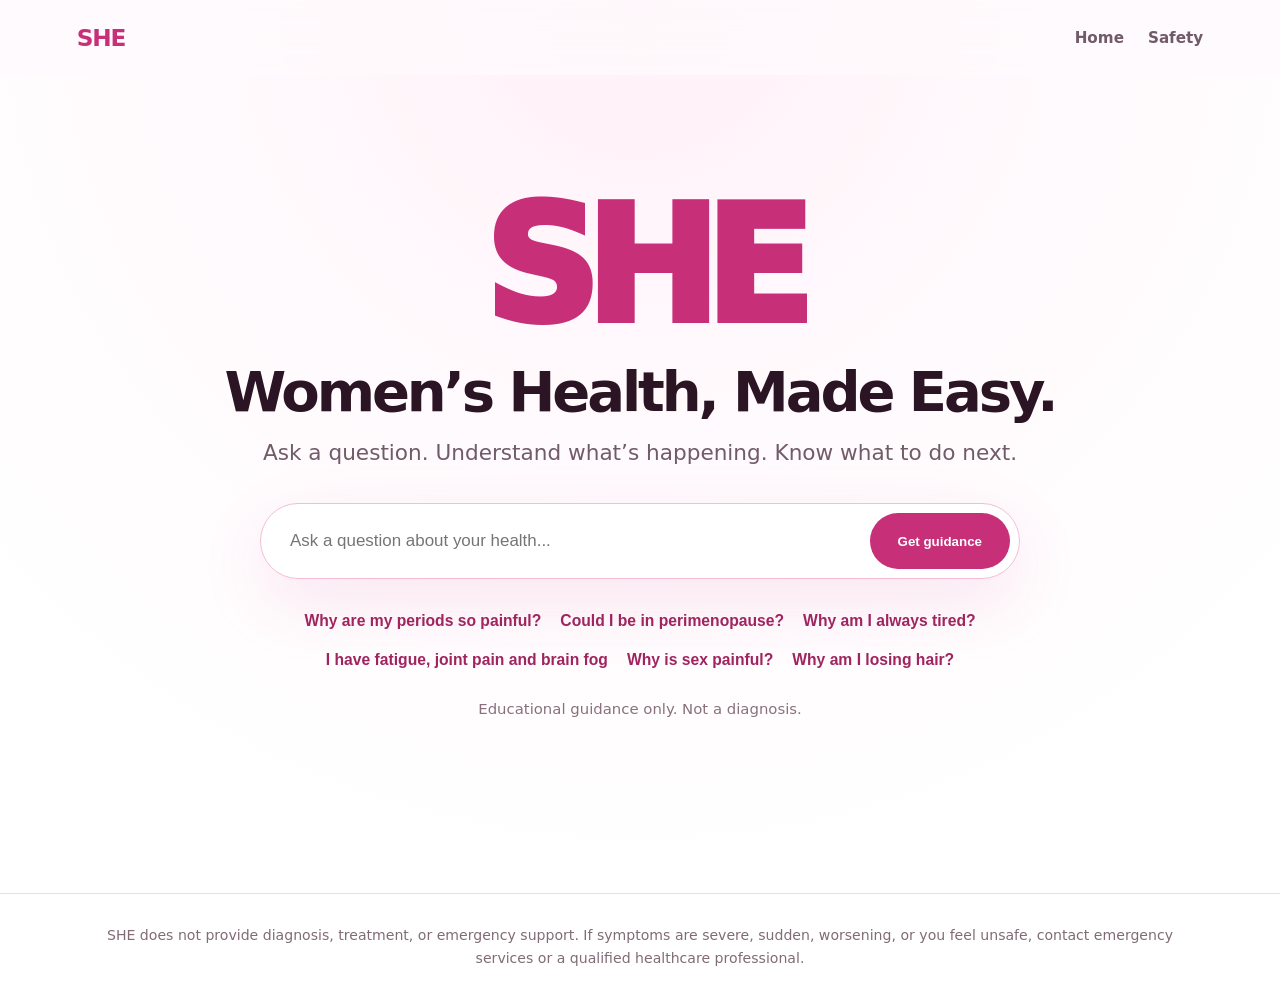
==== commit 064edcc1: "Update index.html" ====
--- a/index.html
+++ b/index.html
@@ -3,7 +3,7 @@
 <head>
   <meta charset="UTF-8" />
   <meta name="viewport" content="width=device-width, initial-scale=1.0" />
-  <title>SHE | Women's Health Made Easier</title>
+  <title>SHE | Women's Health Made Easy</title>
   <link rel="stylesheet" href="style.css" />
 </head>
 <body>
@@ -19,7 +19,7 @@
     <section class="hero" id="hero">
       <div class="hero-inner">
         <h1>SHE</h1>
-        <p class="headline">Women’s health, made easier.</p>
+        <p class="headline">Women’s Health, Made Easy.</p>
         <p class="subheadline">Ask a question. Understand what’s happening. Know what to do next.</p>
 
         <form class="search-wrap" onsubmit="event.preventDefault(); runSearch();">
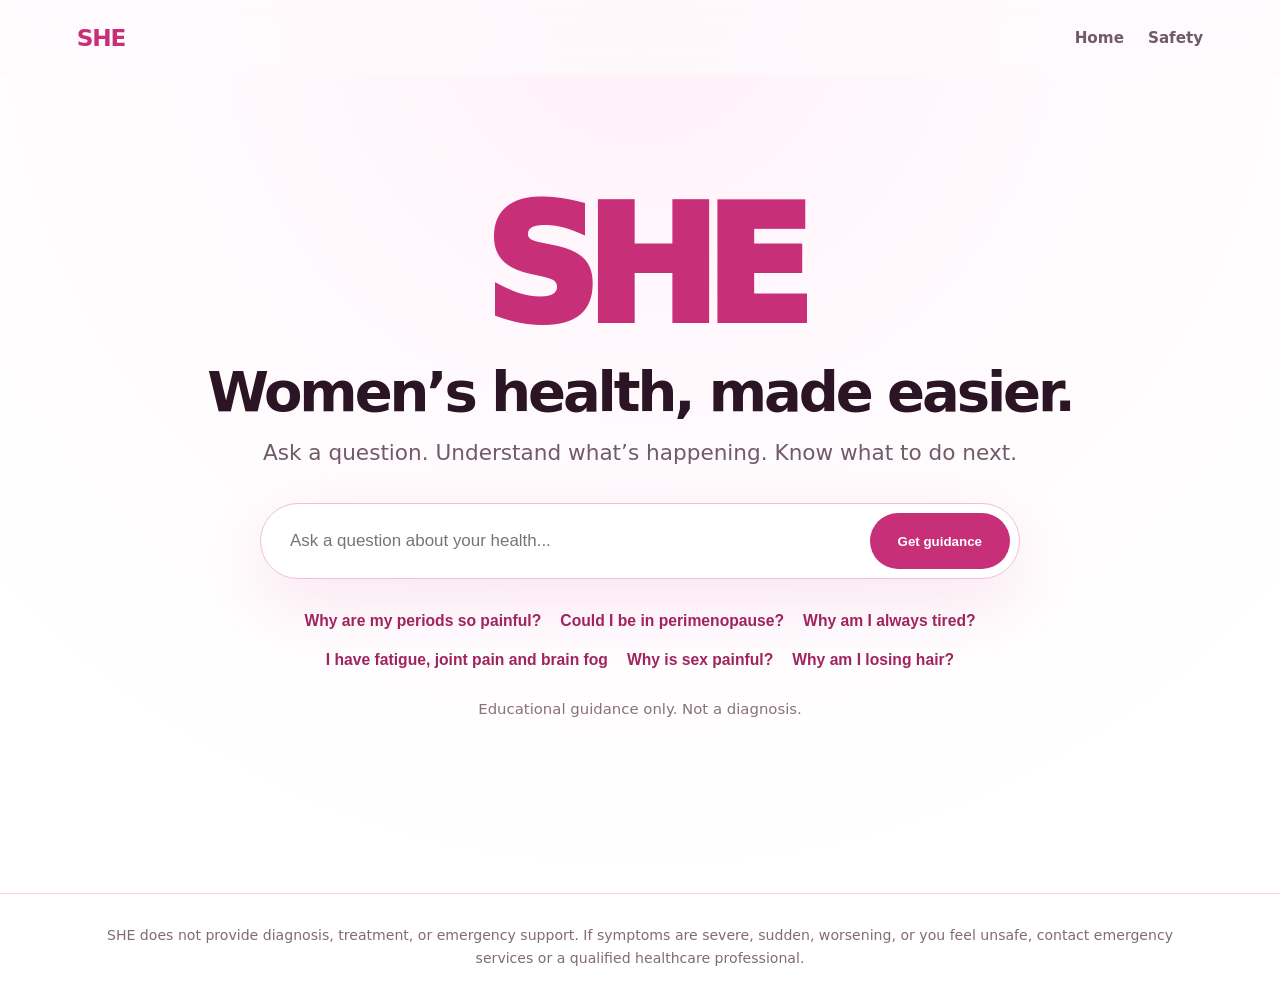
==== commit bc2589a4: "Add files via upload" ====
--- a/index.html
+++ b/index.html
@@ -3,7 +3,7 @@
 <head>
   <meta charset="UTF-8" />
   <meta name="viewport" content="width=device-width, initial-scale=1.0" />
-  <title>SHE | Women's Health Made Easy</title>
+  <title>SHE | Women's Health Made Easier</title>
   <link rel="stylesheet" href="style.css" />
 </head>
 <body>
@@ -19,7 +19,7 @@
     <section class="hero" id="hero">
       <div class="hero-inner">
         <h1>SHE</h1>
-        <p class="headline">Women’s Health, Made Easy.</p>
+        <p class="headline">Women’s health, made easier.</p>
         <p class="subheadline">Ask a question. Understand what’s happening. Know what to do next.</p>
 
         <form class="search-wrap" onsubmit="event.preventDefault(); runSearch();">
@@ -56,35 +56,41 @@
         <div id="understanding"></div>
       </article>
 
+      <article class="answer-card thinking-card">
+        <h3>Things worth thinking about</h3>
+        <p class="small-note">You do not need to answer everything now. These prompts are here to help you notice patterns and explain your concern more clearly.</p>
+        <div class="thinking-list" id="thinkingList"></div>
+      </article>
+
       <article class="answer-card">
-        <h3>Areas worth exploring</h3>
+        <h3>Possible explanations to explore</h3>
         <p class="small-note">This is not a diagnosis. These are possible areas that may be worth discussing with a healthcare professional.</p>
         <div class="explore-grid" id="areas"></div>
       </article>
 
       <article class="answer-card">
-        <h3>Questions to ask a healthcare professional</h3>
+        <h3>Questions you could ask</h3>
         <ul id="questions"></ul>
       </article>
 
       <article class="answer-card highlight-card">
-        <h3>Appointment summary</h3>
+        <h3>Ready for your appointment</h3>
         <p id="appointment"></p>
         <button class="copy-btn" onclick="copySummary()">Copy summary</button>
       </article>
 
       <article class="answer-card">
-        <h3>Things that may help</h3>
+        <h3>Things you can do now</h3>
         <ul id="helps"></ul>
       </article>
 
       <article class="answer-card">
-        <h3>Services and support</h3>
+        <h3>Where you might go next</h3>
         <p id="services"></p>
       </article>
 
       <article class="answer-card urgent-card" id="urgentCard">
-        <h3>When to seek urgent help</h3>
+        <h3>Seek medical attention sooner if</h3>
         <p id="urgent"></p>
       </article>
     </section>
--- a/style.css
+++ b/style.css
@@ -271,3 +271,32 @@
   .examples { flex-direction: column; align-items: center; }
   .explore-grid { grid-template-columns: 1fr; }
 }
+
+.thinking-list {
+  display: grid;
+  gap: 12px;
+  margin-top: 8px;
+}
+
+.thinking-item {
+  display: flex;
+  align-items: flex-start;
+  gap: 12px;
+  padding: 14px 16px;
+  border: 1px solid #f8d3e4;
+  background: #fff7fb;
+  border-radius: 18px;
+  color: #3f2936;
+  line-height: 1.55;
+  cursor: pointer;
+}
+
+.thinking-item input {
+  margin-top: 4px;
+  accent-color: var(--pink);
+  flex: 0 0 auto;
+}
+
+.thinking-card {
+  background: linear-gradient(135deg, #ffffff, #fff8fc);
+}
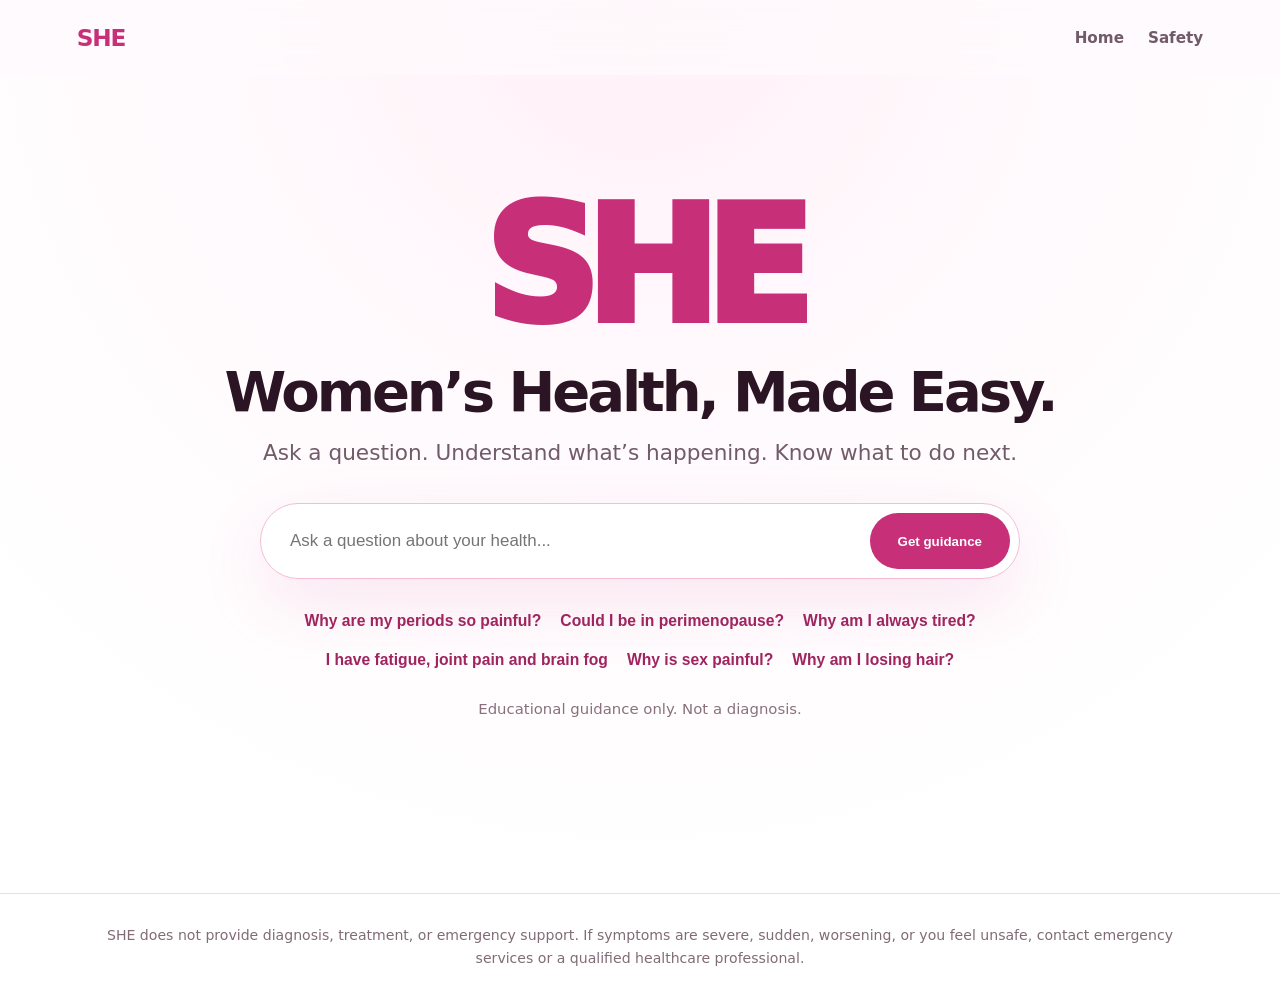
==== commit c61d33dd: "Update index.html" ====
--- a/index.html
+++ b/index.html
@@ -3,7 +3,7 @@
 <head>
   <meta charset="UTF-8" />
   <meta name="viewport" content="width=device-width, initial-scale=1.0" />
-  <title>SHE | Women's Health Made Easier</title>
+  <title>SHE | Women's Health Made Easy</title>
   <link rel="stylesheet" href="style.css" />
 </head>
 <body>
@@ -19,7 +19,7 @@
     <section class="hero" id="hero">
       <div class="hero-inner">
         <h1>SHE</h1>
-        <p class="headline">Women’s health, made easier.</p>
+        <p class="headline">Women’s Health, Made Easy.</p>
         <p class="subheadline">Ask a question. Understand what’s happening. Know what to do next.</p>
 
         <form class="search-wrap" onsubmit="event.preventDefault(); runSearch();">
